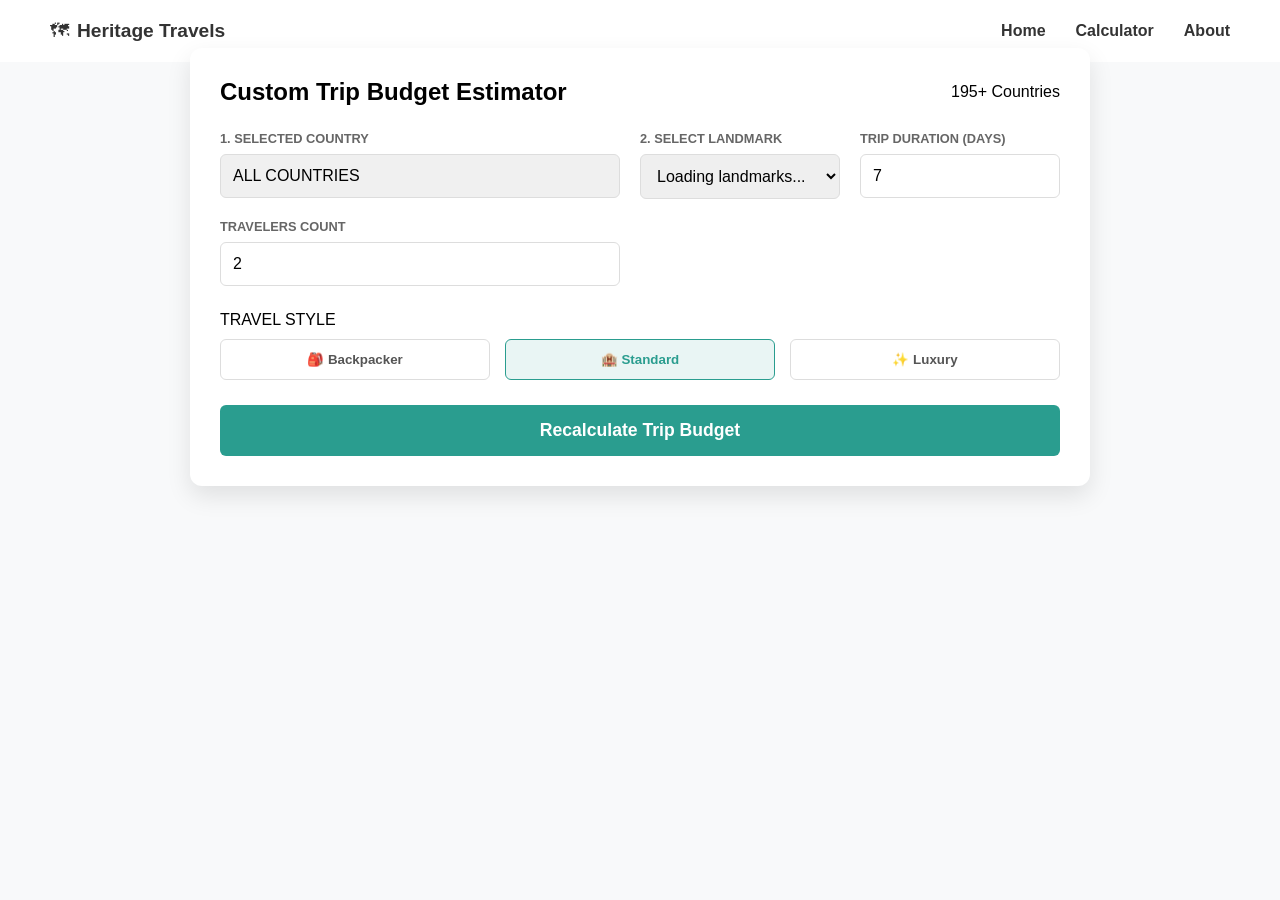
==== calculator.html @ 6d5b7376 "Add frontend layout, budget calculator logic, and images" ====
<!DOCTYPE html>
<html lang="en">
<head>
    <meta charset="UTF-8">
    <meta name="viewport" content="width=device-width, initial-scale=1.0">
    <title>Heritage Travels - Calculator</title>
    <link rel="stylesheet" href="style.css">
</head>
<body>
    <!-- Top Navigation -->
    <nav class="navbar">
        <div class="logo">
            <span class="logo-icon">🗺</span>
            <strong>Heritage Travels</strong>
        </div>
        <ul class="nav-links">
            <li><a href="index.html">Home</a></li>
            <li><a href="calculator.html">Calculator</a></li>
            <li><a href="#">About</a></li>
        </ul>
    </nav>

    <br><br>

    <!-- Custom Trip Budget Estimator -->
    <section class="calculator-section" id="calculatorSection">
        <div class="calc-header">
            <h2>Custom Trip Budget Estimator</h2>
            <span class="badge">195+ Countries</span>
        </div>

        <div class="calc-grid">
            <div class="input-group">
                <label>1. SELECTED COUNTRY</label>
                <!-- Dito papasok ang nai-type na bansa mula sa Homepage -->
                <input type="text" id="countryDisplay" readonly style="background-color: #f0f0f0;">
            </div>

            <div class="input-group">
                <label>2. SELECT LANDMARK</label>
                <select id="landmarkSelect">
                    <option value="">Loading landmarks...</option>
                </select>
            </div>
            
            <div class="input-group">
                <label>TRIP DURATION (DAYS)</label>
                <input type="number" id="tripDuration" value="7" min="1">
            </div>

            <div class="input-group">
                <label>TRAVELERS COUNT</label>
                <input type="number" id="travelerCount" value="2" min="1">
            </div>
        </div>

        <div class="travel-style">
            <label>TRAVEL STYLE</label>
            <div class="style-options">
                <button class="style-btn" data-multiplier="0.5">🎒 Backpacker</button>
                <button class="style-btn active" data-multiplier="1">🏨 Standard</button>
                <button class="style-btn" data-multiplier="2.5">✨ Luxury</button>
            </div>
        </div>

        <button id="calculateBtn" class="calc-submit">Recalculate Trip Budget</button>
    </section>

    <!-- Dashboard Results -->
    <section class="dashboard-section" id="dashboard" style="display: none;">
        <div class="total-banner">
            <p>Total Budget</p>
            <h1 id="totalBudgetDisplay">$0</h1>
            <p id="budgetSubtitle">0 days x 0 travelers</p>
        </div>

        <div class="distribution-grid">
            <div class="dist-card">
                <h4>🏨 Accommodation</h4>
                <h2 id="costAccom">$0</h2>
            </div>
            <div class="dist-card">
                <h4>🍔 Food & Dining</h4>
                <h2 id="costFood">$0</h2>
            </div>
            <div class="dist-card">
                <h4>🚕 Local Transport</h4>
                <h2 id="costTransport">$0</h2>
            </div>
            <div class="dist-card">
                <h4>🎟️ Landmark Entry</h4>
                <h2 id="costEntry">$0</h2>
            </div>
        </div>
    </section>

    <script src="app.js"></script>
</body>
</html>
---- style.css ----
* {
    margin: 0;
    padding: 0;
    box-sizing: border-box;
    font-family: 'Segoe UI', Tahoma, Geneva, Verdana, sans-serif;
}

body {
    background-color: #f8f9fa;
}

/* Navigation */
.navbar {
    display: flex;
    justify-content: space-between;
    align-items: center;
    padding: 20px 50px;
    background: white;
}

.logo {
    font-size: 1.2rem;
    color: #333;
    display: flex;
    align-items: center;
    gap: 8px;
}

.nav-links {
    list-style: none;
    display: flex;
    gap: 30px;
}

.nav-links a {
    text-decoration: none;
    color: #333;
    font-weight: 600;
}

/* Hero Section */
.hero {
    /* Using a placeholder beach image similar to your Figma design */
    background: linear-gradient(rgba(0, 0, 0, 0.4), rgba(0, 0, 0, 0.4)), url('https://images.unsplash.com/photo-1499793983690-e29da59ef1c2?ixlib=rb-4.0.3&auto=format&fit=crop&w=2070&q=80') center/cover;
    height: 400px;
    display: flex;
    justify-content: center;
    align-items: center;
    text-align: center;
    color: white;
    padding: 0 20px;
}

.hero h1 {
    font-size: 2.5rem;
    margin-bottom: 15px;
}

.hero p {
    font-size: 1.1rem;
    margin-bottom: 30px;
}

/* Search Bar */
.search-bar {
    background: white;
    padding: 8px;
    border-radius: 50px;
    display: flex;
    align-items: center;
    max-width: 700px;
    margin: 0 auto;
}

.search-icon {
    padding-left: 15px;
}

.search-bar input {
    flex: 1;
    border: none;
    padding: 15px;
    outline: none;
    font-size: 1rem;
}

.search-bar button {
    background-color: #ffb703;
    color: black;
    border: none;
    padding: 15px 25px;
    border-radius: 50px;
    font-weight: bold;
    cursor: pointer;
    transition: 0.3s;
}

.search-bar button:hover {
    background-color: #fb8500;
}

/* Grid & Cards */
.container {
    max-width: 1200px;
    margin: 40px auto;
    padding: 0 20px;
}

.grid {
    display: grid;
    grid-template-columns: repeat(auto-fit, minmax(300px, 1fr));
    gap: 20px;
}

.card {
    background: white;
    border-radius: 10px;
    box-shadow: 0 4px 6px rgba(0,0,0,0.05);
    border-top: 4px solid #2a9d8f;
    overflow: hidden; /* Keeps the image corners rounded */
}

.card-img {
    width: 100%;
    height: 200px;
    object-fit: cover; /* Ensures the image fills the space without stretching */
    display: block;
}

.card-content {
    padding: 20px;
}

.card-content h3 {
    margin-bottom: 10px;
    color: #264653;
}

.card-content p {
    margin-bottom: 8px;
    color: #555;
    font-size: 0.95rem;
}

.fee {
    color: #e76f51;
    font-weight: bold;
}

.desc {
    margin-top: 15px;
    font-style: italic;
    color: #777;
}

/* Calculator Section */
.calculator-section {
    max-width: 900px;
    margin: -50px auto 40px;
    background: white;
    padding: 30px;
    border-radius: 12px;
    box-shadow: 0 10px 25px rgba(0,0,0,0.1);
    position: relative;
    z-index: 10;
}

.calc-header {
    display: flex;
    justify-content: space-between;
    align-items: center;
    margin-bottom: 25px;
}

.calc-grid {
    display: grid;
    grid-template-columns: 2fr 1fr 1fr;
    gap: 20px;
    margin-bottom: 25px;
}

.input-group label {
    display: block;
    font-size: 0.8rem;
    color: #666;
    margin-bottom: 8px;
    font-weight: bold;
}

.input-group select, .input-group input {
    width: 100%;
    padding: 12px;
    border: 1px solid #ddd;
    border-radius: 6px;
    font-size: 1rem;
}

.travel-style {
    margin-bottom: 25px;
}

.style-options {
    display: flex;
    gap: 15px;
    margin-top: 10px;
}

.style-btn {
    flex: 1;
    padding: 12px;
    background: white;
    border: 1px solid #ddd;
    border-radius: 6px;
    cursor: pointer;
    font-weight: bold;
    color: #555;
}

.style-btn.active {
    border-color: #2a9d8f;
    background: #e9f5f4;
    color: #2a9d8f;
}

.calc-submit {
    width: 100%;
    padding: 15px;
    background: #2a9d8f;
    color: white;
    border: none;
    border-radius: 6px;
    font-size: 1.1rem;
    font-weight: bold;
    cursor: pointer;
}

/* Dashboard Section */
.dashboard-section {
    max-width: 900px;
    margin: 0 auto 50px;
}

.total-banner {
    background: #264653;
    color: white;
    padding: 30px;
    border-radius: 12px;
    margin-bottom: 20px;
}

.total-banner p { color: #aaa; margin-bottom: 5px; }
.total-banner h1 { font-size: 3rem; margin-bottom: 5px; }

.distribution-grid {
    display: grid;
    grid-template-columns: repeat(4, 1fr);
    gap: 15px;
}

.dist-card {
    background: white;
    padding: 20px;
    border-radius: 8px;
    border: 1px solid #eee;
    text-align: center;
}

.dist-card h4 {
    font-size: 0.9rem;
    color: #666;
    margin-bottom: 15px;
}

.dist-card h2 {
    color: #333;
}
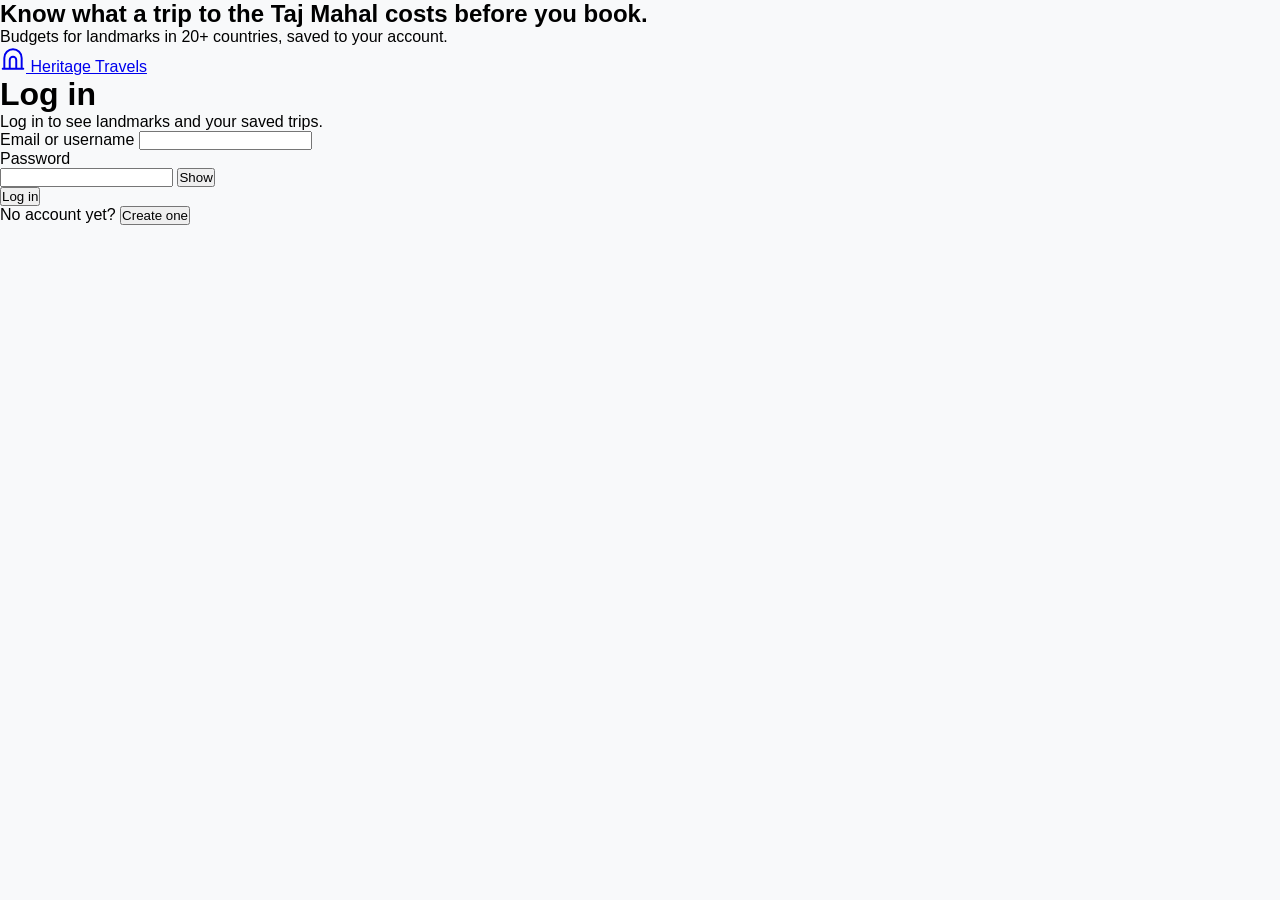
==== commit 633dfeac: "Update calculator.html" ====
--- a/calculator.html
+++ b/calculator.html
@@ -1,99 +1,66 @@
 <!DOCTYPE html>
 <html lang="en">
 <head>
-    <meta charset="UTF-8">
-    <meta name="viewport" content="width=device-width, initial-scale=1.0">
-    <title>Heritage Travels - Calculator</title>
-    <link rel="stylesheet" href="style.css">
+<meta charset="UTF-8">
+<meta name="viewport" content="width=device-width, initial-scale=1.0">
+<link rel="preconnect" href="https://fonts.googleapis.com">
+<link rel="preconnect" href="https://fonts.gstatic.com" crossorigin>
+<link href="https://fonts.googleapis.com/css2?family=Libre+Caslon+Display&family=Public+Sans:wght@400;500;600;700&display=swap" rel="stylesheet">
+<link rel="stylesheet" href="style.css">
+<title>Budget estimator | Heritage Travels</title>
 </head>
-<body>
-    <!-- Top Navigation -->
-    <nav class="navbar">
-        <div class="logo">
-            <span class="logo-icon">🗺</span>
-            <strong>Heritage Travels</strong>
+<body data-page="calculator">
+<header class="site-header" id="siteHeader"></header>
+<main>
+  <div class="wrap">
+    <div class="page-head">
+      <h1>Budget estimator</h1>
+      <p>Choose where you're going and how you travel. Your estimate prints on the right.</p>
+    </div>
+    <div class="calc">
+      <form onsubmit="return false">
+        <div class="form-group">
+          <label for="country">Country</label>
+          <select id="country"></select>
         </div>
-        <ul class="nav-links">
-            <li><a href="index.html">Home</a></li>
-            <li><a href="calculator.html">Calculator</a></li>
-            <li><a href="#">About</a></li>
-        </ul>
-    </nav>
-
-    <br><br>
-
-    <!-- Custom Trip Budget Estimator -->
-    <section class="calculator-section" id="calculatorSection">
-        <div class="calc-header">
-            <h2>Custom Trip Budget Estimator</h2>
-            <span class="badge">195+ Countries</span>
+        <div class="form-group">
+          <label for="landmark">Landmark</label>
+          <select id="landmark"></select>
         </div>
-
-        <div class="calc-grid">
-            <div class="input-group">
-                <label>1. SELECTED COUNTRY</label>
-                <!-- Dito papasok ang nai-type na bansa mula sa Homepage -->
-                <input type="text" id="countryDisplay" readonly style="background-color: #f0f0f0;">
+        <div class="form-group">
+          <div class="pair">
+            <div>
+              <label for="days">Days</label>
+              <div class="stepper">
+                <button type="button" data-target="days" data-step="-1" aria-label="One day fewer">&minus;</button>
+                <input id="days" type="number" value="7" min="1" max="365" inputmode="numeric">
+                <button type="button" data-target="days" data-step="1" aria-label="One day more">+</button>
+              </div>
             </div>
-
-            <div class="input-group">
-                <label>2. SELECT LANDMARK</label>
-                <select id="landmarkSelect">
-                    <option value="">Loading landmarks...</option>
-                </select>
+            <div>
+              <label for="travelers">Travelers</label>
+              <div class="stepper">
+                <button type="button" data-target="travelers" data-step="-1" aria-label="One traveler fewer">&minus;</button>
+                <input id="travelers" type="number" value="2" min="1" max="100" inputmode="numeric">
+                <button type="button" data-target="travelers" data-step="1" aria-label="One traveler more">+</button>
+              </div>
             </div>
-            
-            <div class="input-group">
-                <label>TRIP DURATION (DAYS)</label>
-                <input type="number" id="tripDuration" value="7" min="1">
-            </div>
-
-            <div class="input-group">
-                <label>TRAVELERS COUNT</label>
-                <input type="number" id="travelerCount" value="2" min="1">
-            </div>
+          </div>
         </div>
-
-        <div class="travel-style">
-            <label>TRAVEL STYLE</label>
-            <div class="style-options">
-                <button class="style-btn" data-multiplier="0.5">🎒 Backpacker</button>
-                <button class="style-btn active" data-multiplier="1">🏨 Standard</button>
-                <button class="style-btn" data-multiplier="2.5">✨ Luxury</button>
-            </div>
-        </div>
-
-        <button id="calculateBtn" class="calc-submit">Recalculate Trip Budget</button>
-    </section>
-
-    <!-- Dashboard Results -->
-    <section class="dashboard-section" id="dashboard" style="display: none;">
-        <div class="total-banner">
-            <p>Total Budget</p>
-            <h1 id="totalBudgetDisplay">$0</h1>
-            <p id="budgetSubtitle">0 days x 0 travelers</p>
-        </div>
-
-        <div class="distribution-grid">
-            <div class="dist-card">
-                <h4>🏨 Accommodation</h4>
-                <h2 id="costAccom">$0</h2>
-            </div>
-            <div class="dist-card">
-                <h4>🍔 Food & Dining</h4>
-                <h2 id="costFood">$0</h2>
-            </div>
-            <div class="dist-card">
-                <h4>🚕 Local Transport</h4>
-                <h2 id="costTransport">$0</h2>
-            </div>
-            <div class="dist-card">
-                <h4>🎟️ Landmark Entry</h4>
-                <h2 id="costEntry">$0</h2>
-            </div>
-        </div>
-    </section>
-
-    <script src="app.js"></script>
+        <fieldset class="form-group">
+          <legend>Travel style</legend>
+          <div class="segment">
+            <label><input type="radio" name="style" value="budget"><span>Backpacker<small>Hostels, street food</small></span></label>
+            <label><input type="radio" name="style" value="standard" checked><span>Standard<small>Hotels, restaurants</small></span></label>
+            <label><input type="radio" name="style" value="luxury"><span>Luxury<small>Top hotels, private</small></span></label>
+          </div>
+        </fieldset>
+      </form>
+      <aside class="calc-result" id="ticketMount" aria-live="polite"></aside>
+    </div>
+  </div>
+</main>
+<footer class="site-footer" id="siteFooter"></footer>
+<script src="app.js"></script>
 </body>
-</html>+</html>
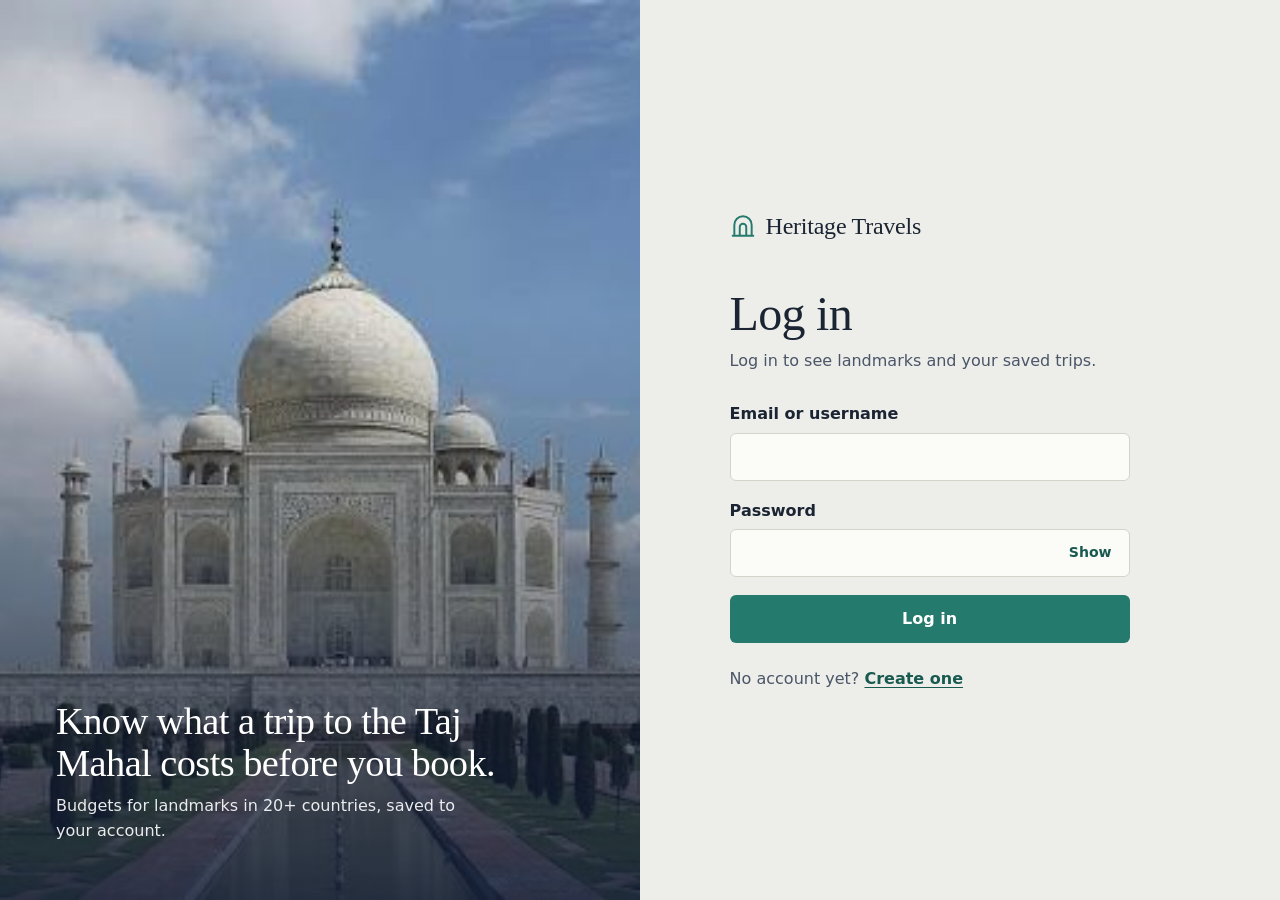
==== commit 4720f1fc: "Update calculator.html" ====
--- a/calculator.html
+++ b/calculator.html
@@ -54,6 +54,7 @@
             <label><input type="radio" name="style" value="standard" checked><span>Standard<small>Hotels, restaurants</small></span></label>
             <label><input type="radio" name="style" value="luxury"><span>Luxury<small>Top hotels, private</small></span></label>
           </div>
+          <p class="hint style-desc" id="styleDesc" aria-live="polite"></p>
         </fieldset>
       </form>
       <aside class="calc-result" id="ticketMount" aria-live="polite"></aside>
--- a/style.css
+++ b/style.css
@@ -1,276 +1,451 @@
-* {
+/* ==========================================================
+   Heritage Travels
+   Limestone, slate ink, verdigris and brass.
+   Trips and budget estimates are drawn as entry tickets.
+   ========================================================== */
+
+:root {
+    --stone: #edeee9;
+    --stone-2: #e2e4dc;
+    --paper: #fbfbf8;
+    --line: #d1d5ca;
+    --ink: #1b2433;
+    --ink-2: #4a5568;
+    --ink-3: #8a93a3;
+    --verd: #247a6c;
+    --verd-d: #185a50;
+    --verd-wash: #dcebe6;
+    --brass: #b88a2d;
+    --brass-d: #7a5812;
+    --stamp: #b7352d;
+    --slate: #5b6b86;
+
+    --font-display: "Libre Caslon Display", "Iowan Old Style", "Palatino Linotype", Georgia, serif;
+    --font-ui: "Public Sans", system-ui, -apple-system, "Segoe UI", Roboto, sans-serif;
+
+    --radius: 6px;
+    --wrap: 1200px;
+}
+
+*, *::before, *::after { box-sizing: border-box; }
+
+html { scroll-behavior: smooth; }
+
+body {
     margin: 0;
-    padding: 0;
-    box-sizing: border-box;
-    font-family: 'Segoe UI', Tahoma, Geneva, Verdana, sans-serif;
-}
-
-body {
-    background-color: #f8f9fa;
-}
-
-/* Navigation */
-.navbar {
+    min-height: 100vh;
     display: flex;
-    justify-content: space-between;
-    align-items: center;
-    padding: 20px 50px;
-    background: white;
-}
-
-.logo {
-    font-size: 1.2rem;
-    color: #333;
-    display: flex;
-    align-items: center;
-    gap: 8px;
-}
-
-.nav-links {
-    list-style: none;
-    display: flex;
-    gap: 30px;
-}
-
-.nav-links a {
-    text-decoration: none;
-    color: #333;
-    font-weight: 600;
-}
-
-/* Hero Section */
-.hero {
-    /* Using a placeholder beach image similar to your Figma design */
-    background: linear-gradient(rgba(0, 0, 0, 0.4), rgba(0, 0, 0, 0.4)), url('https://images.unsplash.com/photo-1499793983690-e29da59ef1c2?ixlib=rb-4.0.3&auto=format&fit=crop&w=2070&q=80') center/cover;
-    height: 400px;
-    display: flex;
-    justify-content: center;
-    align-items: center;
-    text-align: center;
-    color: white;
-    padding: 0 20px;
-}
-
-.hero h1 {
-    font-size: 2.5rem;
-    margin-bottom: 15px;
-}
-
-.hero p {
-    font-size: 1.1rem;
-    margin-bottom: 30px;
-}
-
-/* Search Bar */
-.search-bar {
-    background: white;
-    padding: 8px;
-    border-radius: 50px;
-    display: flex;
-    align-items: center;
-    max-width: 700px;
-    margin: 0 auto;
-}
-
-.search-icon {
-    padding-left: 15px;
-}
-
-.search-bar input {
-    flex: 1;
-    border: none;
-    padding: 15px;
-    outline: none;
-    font-size: 1rem;
-}
-
-.search-bar button {
-    background-color: #ffb703;
-    color: black;
-    border: none;
-    padding: 15px 25px;
-    border-radius: 50px;
-    font-weight: bold;
-    cursor: pointer;
-    transition: 0.3s;
-}
-
-.search-bar button:hover {
-    background-color: #fb8500;
-}
-
-/* Grid & Cards */
-.container {
-    max-width: 1200px;
-    margin: 40px auto;
-    padding: 0 20px;
-}
-
-.grid {
-    display: grid;
-    grid-template-columns: repeat(auto-fit, minmax(300px, 1fr));
-    gap: 20px;
-}
-
-.card {
-    background: white;
-    border-radius: 10px;
-    box-shadow: 0 4px 6px rgba(0,0,0,0.05);
-    border-top: 4px solid #2a9d8f;
-    overflow: hidden; /* Keeps the image corners rounded */
-}
-
-.card-img {
-    width: 100%;
-    height: 200px;
-    object-fit: cover; /* Ensures the image fills the space without stretching */
-    display: block;
-}
-
-.card-content {
-    padding: 20px;
-}
-
-.card-content h3 {
-    margin-bottom: 10px;
-    color: #264653;
-}
-
-.card-content p {
-    margin-bottom: 8px;
-    color: #555;
-    font-size: 0.95rem;
-}
-
-.fee {
-    color: #e76f51;
-    font-weight: bold;
-}
-
-.desc {
-    margin-top: 15px;
-    font-style: italic;
-    color: #777;
-}
-
-/* Calculator Section */
-.calculator-section {
-    max-width: 900px;
-    margin: -50px auto 40px;
-    background: white;
-    padding: 30px;
-    border-radius: 12px;
-    box-shadow: 0 10px 25px rgba(0,0,0,0.1);
-    position: relative;
-    z-index: 10;
-}
-
-.calc-header {
-    display: flex;
-    justify-content: space-between;
-    align-items: center;
-    margin-bottom: 25px;
-}
-
-.calc-grid {
-    display: grid;
-    grid-template-columns: 2fr 1fr 1fr;
-    gap: 20px;
-    margin-bottom: 25px;
-}
-
-.input-group label {
-    display: block;
-    font-size: 0.8rem;
-    color: #666;
-    margin-bottom: 8px;
-    font-weight: bold;
-}
-
-.input-group select, .input-group input {
-    width: 100%;
-    padding: 12px;
-    border: 1px solid #ddd;
-    border-radius: 6px;
-    font-size: 1rem;
-}
-
-.travel-style {
-    margin-bottom: 25px;
-}
-
-.style-options {
-    display: flex;
-    gap: 15px;
-    margin-top: 10px;
-}
-
-.style-btn {
-    flex: 1;
-    padding: 12px;
-    background: white;
-    border: 1px solid #ddd;
-    border-radius: 6px;
-    cursor: pointer;
-    font-weight: bold;
-    color: #555;
-}
-
-.style-btn.active {
-    border-color: #2a9d8f;
-    background: #e9f5f4;
-    color: #2a9d8f;
-}
-
-.calc-submit {
-    width: 100%;
-    padding: 15px;
-    background: #2a9d8f;
-    color: white;
-    border: none;
-    border-radius: 6px;
-    font-size: 1.1rem;
-    font-weight: bold;
-    cursor: pointer;
-}
-
-/* Dashboard Section */
-.dashboard-section {
-    max-width: 900px;
-    margin: 0 auto 50px;
-}
-
-.total-banner {
-    background: #264653;
-    color: white;
-    padding: 30px;
-    border-radius: 12px;
-    margin-bottom: 20px;
-}
-
-.total-banner p { color: #aaa; margin-bottom: 5px; }
-.total-banner h1 { font-size: 3rem; margin-bottom: 5px; }
-
-.distribution-grid {
-    display: grid;
-    grid-template-columns: repeat(4, 1fr);
-    gap: 15px;
-}
-
-.dist-card {
-    background: white;
-    padding: 20px;
-    border-radius: 8px;
-    border: 1px solid #eee;
-    text-align: center;
-}
-
-.dist-card h4 {
-    font-size: 0.9rem;
-    color: #666;
-    margin-bottom: 15px;
-}
-
-.dist-card h2 {
-    color: #333;
-}+    flex-direction: column;
+    background: var(--stone);
+    color: var(--ink);
+    font: 400 1rem/1.55 var(--font-ui);
+    -webkit-font-smoothing: antialiased;
+}
+
+main { flex: 1; }
+
+img { display: block; max-width: 100%; }
+h1, h2, h3, p, ul, dl, figure { margin: 0; }
+ul { padding: 0; list-style: none; }
+a { color: inherit; }
+button, input, select { font: inherit; color: inherit; }
+
+:focus-visible { outline: 2px solid var(--verd); outline-offset: 2px; }
+
+.wrap { max-width: var(--wrap); margin: 0 auto; padding: 0 24px; }
+.muted { color: var(--ink-2); }
+.sr-only {
+    position: absolute; width: 1px; height: 1px; margin: -1px; padding: 0;
+    overflow: hidden; clip: rect(0 0 0 0); white-space: nowrap; border: 0;
+}
+
+/* ---------- Type ---------- */
+h1, h2, .display { font-family: var(--font-display); font-weight: 400; letter-spacing: -0.015em; }
+h1 { font-size: clamp(2.5rem, 5.4vw, 4.25rem); line-height: 1.04; }
+h2 { font-size: clamp(1.75rem, 3vw, 2.5rem); line-height: 1.1; }
+
+/* ---------- Buttons ---------- */
+.btn {
+    display: inline-flex; align-items: center; justify-content: center; gap: 8px;
+    height: 48px; padding: 0 22px;
+    border: 1px solid transparent; border-radius: var(--radius);
+    font-weight: 600; text-decoration: none; cursor: pointer;
+    transition: background .15s, color .15s, border-color .15s;
+}
+.btn-primary { background: var(--verd); color: #fff; }
+.btn-primary:hover { background: var(--verd-d); }
+.btn-quiet { background: transparent; border-color: var(--ink); color: var(--ink); }
+.btn-quiet:hover { background: var(--ink); color: var(--paper); }
+.btn-danger { background: var(--stamp); color: #fff; }
+.btn-danger:hover { background: #962a23; }
+.btn-sm { height: 38px; padding: 0 14px; font-size: .9rem; }
+.btn[disabled], .btn[aria-disabled="true"] { opacity: .55; cursor: not-allowed; }
+.btn-link {
+    background: none; border: 0; padding: 6px 4px; cursor: pointer;
+    font-weight: 600; text-decoration: underline; text-underline-offset: 3px;
+}
+.btn-link.danger { color: var(--stamp); }
+
+/* ---------- Header ---------- */
+.site-header {
+    position: sticky; top: 0; z-index: 30;
+    background: var(--stone);
+    border-bottom: 1px solid var(--line);
+}
+@supports (background: color-mix(in srgb, red, blue)) {
+    .site-header { background: color-mix(in srgb, var(--stone) 90%, transparent); backdrop-filter: blur(10px); }
+}
+.site-header .wrap { display: flex; align-items: center; gap: 28px; height: 64px; }
+.brand {
+    display: flex; align-items: center; gap: 10px; text-decoration: none;
+    font-family: var(--font-display); font-size: 1.5rem; letter-spacing: -0.01em; white-space: nowrap;
+}
+.brand svg { color: var(--verd); }
+.nav { display: flex; gap: 4px; }
+.nav a {
+    position: relative; padding: 8px 12px; border-radius: var(--radius);
+    text-decoration: none; font-weight: 500; color: var(--ink-2);
+}
+.nav a:hover { color: var(--ink); }
+.nav a[aria-current="page"] { color: var(--ink); }
+.nav a[aria-current="page"]::after {
+    content: ""; position: absolute; left: 12px; right: 12px; bottom: 2px;
+    height: 2px; background: var(--verd);
+}
+.nav-logout { display: none; }
+.user { margin-left: auto; display: flex; align-items: center; gap: 10px; }
+.avatar {
+    width: 32px; height: 32px; border-radius: 50%;
+    display: grid; place-items: center;
+    background: var(--ink); color: var(--stone); font-weight: 600; font-size: .85rem;
+}
+.user-name { max-width: 180px; overflow: hidden; text-overflow: ellipsis; white-space: nowrap; font-size: .9rem; color: var(--ink-2); }
+.badge {
+    padding: 2px 9px; border-radius: 999px;
+    background: var(--verd-wash); color: var(--verd-d); font-size: .75rem; font-weight: 600;
+}
+.menu-btn {
+    display: none; margin-left: auto; width: 42px; height: 42px;
+    align-items: center; justify-content: center;
+    background: none; border: 1px solid var(--line); border-radius: var(--radius); cursor: pointer;
+}
+
+/* ---------- Home: hero ---------- */
+.hero { padding: 56px 0 72px; }
+.hero .wrap { display: grid; grid-template-columns: minmax(0, 1.15fr) minmax(0, .85fr); gap: 72px; align-items: center; }
+.hero-lede { margin-top: 22px; max-width: 46ch; font-size: 1.125rem; color: var(--ink-2); }
+
+.search { display: flex; gap: 8px; margin-top: 32px; max-width: 540px; }
+.field { position: relative; flex: 1; min-width: 0; }
+.field > svg { position: absolute; left: 14px; top: 50%; transform: translateY(-50%); color: var(--ink-2); pointer-events: none; }
+.field input {
+    width: 100%; height: 52px; padding: 0 16px 0 44px;
+    border: 1px solid var(--line); border-radius: var(--radius); background: var(--paper);
+}
+.hero-stat { margin-top: 14px; font-size: .92rem; color: var(--ink-2); min-height: 1.5em; }
+
+.arch { justify-self: center; width: 100%; max-width: 420px; }
+.arch-frame {
+    aspect-ratio: 4 / 5;
+    border-radius: 999px 999px 10px 10px;
+    overflow: hidden;
+    background: var(--stone-2);
+    outline: 1px solid var(--ink);
+    outline-offset: 9px;
+}
+.arch-frame img { width: 100%; height: 100%; object-fit: cover; animation: rise 1s cubic-bezier(.2, .7, .2, 1) both; }
+@keyframes rise { from { clip-path: inset(100% 0 0 0); } to { clip-path: inset(0 0 0 0); } }
+.arch figcaption { margin-top: 24px; display: grid; gap: 2px; font-size: .92rem; color: var(--ink-2); }
+.arch figcaption strong { color: var(--ink); font-weight: 600; }
+
+/* ---------- Home: gallery ---------- */
+.section { padding: 8px 0 96px; }
+.section-head { display: flex; align-items: flex-end; justify-content: space-between; flex-wrap: wrap; gap: 20px; margin-bottom: 20px; }
+.section-head .filter { position: relative; width: min(100%, 340px); }
+.section-head .filter svg { position: absolute; left: 14px; top: 50%; transform: translateY(-50%); color: var(--ink-2); pointer-events: none; }
+.section-head .filter input {
+    width: 100%; height: 46px; padding: 0 14px 0 42px;
+    border: 1px solid var(--line); border-radius: var(--radius); background: var(--paper);
+}
+
+.tabs { display: flex; gap: 2px; margin-bottom: 36px; overflow-x: auto; border-bottom: 1px solid var(--line); scrollbar-width: thin; }
+.tab {
+    flex: none; margin-bottom: -1px; padding: 12px 14px;
+    background: none; border: 0; border-bottom: 2px solid transparent;
+    font-weight: 500; color: var(--ink-2); cursor: pointer;
+}
+.tab:hover { color: var(--ink); }
+.tab[aria-pressed="true"] { color: var(--ink); border-bottom-color: var(--ink); font-weight: 600; }
+
+.grid { display: grid; grid-template-columns: repeat(auto-fill, minmax(280px, 1fr)); gap: 44px 28px; }
+
+.place-media {
+    position: relative; aspect-ratio: 3 / 2; overflow: hidden;
+    border-radius: 8px; background: var(--stone-2);
+}
+.place-media > a { display: block; height: 100%; }
+.place-media img { width: 100%; height: 100%; object-fit: cover; transition: transform .6s cubic-bezier(.2, .7, .2, 1); }
+.place:hover .place-media img { transform: scale(1.035); }
+.heart {
+    position: absolute; top: 10px; right: 10px; width: 40px; height: 40px;
+    display: grid; place-items: center;
+    background: var(--paper); border: 0; border-radius: 50%; cursor: pointer;
+}
+.heart svg { fill: none; stroke: var(--ink); }
+.heart[aria-pressed="true"] svg { fill: var(--stamp); stroke: var(--stamp); }
+.heart[disabled] { opacity: .6; }
+.place-body { padding-top: 14px; }
+.place h3 { font-size: 1.125rem; font-weight: 600; line-height: 1.3; }
+.where { margin-top: 2px; font-size: .92rem; color: var(--ink-2); }
+.facts { display: flex; flex-wrap: wrap; row-gap: 4px; margin-top: 12px; font-size: .88rem; }
+.facts li { display: flex; align-items: center; gap: 5px; padding: 0 12px; border-left: 1px solid var(--line); }
+.facts li:first-child { padding-left: 0; border-left: 0; }
+.facts svg { color: var(--brass); fill: var(--brass); stroke: var(--brass); }
+.facts .free { color: var(--brass-d); font-weight: 600; }
+.place-link {
+    display: inline-block; margin-top: 14px; font-weight: 600; color: var(--verd-d);
+    text-decoration: underline; text-underline-offset: 4px;
+}
+.place-link:hover { color: var(--ink); }
+
+.skel {
+    background: linear-gradient(90deg, var(--stone-2), #ecede7, var(--stone-2));
+    background-size: 200% 100%; animation: shimmer 1.4s linear infinite; border-radius: 6px;
+}
+@keyframes shimmer { from { background-position: 200% 0; } to { background-position: -200% 0; } }
+.skel-media { aspect-ratio: 3 / 2; border-radius: 8px; }
+.skel-line { height: 14px; margin-top: 12px; width: 70%; }
+.skel-line.short { width: 40%; }
+
+/* ---------- Page heads and states ---------- */
+.page-head { padding: 52px 0 36px; }
+.page-head.row { display: flex; align-items: flex-end; justify-content: space-between; flex-wrap: wrap; gap: 20px; }
+.page-head p { margin-top: 12px; max-width: 58ch; color: var(--ink-2); }
+
+.state { max-width: 500px; padding: 24px 0 64px; }
+.state h2 { margin-bottom: 10px; }
+.state p { color: var(--ink-2); margin-bottom: 22px; }
+.notice {
+    padding: 16px 18px; border-left: 3px solid var(--stamp); background: var(--paper);
+    border-radius: 0 var(--radius) var(--radius) 0;
+}
+.notice p { margin-bottom: 12px; }
+
+/* ---------- Calculator ---------- */
+.calc { display: grid; grid-template-columns: minmax(0, 1fr) minmax(0, 440px); gap: 80px; padding-bottom: 96px; align-items: start; }
+.form-group { padding: 22px 0; border: 0; border-top: 1px solid var(--line); margin: 0; min-width: 0; }
+.form-group:first-child { border-top: 0; padding-top: 0; }
+.form-group > label, .form-group > legend, .field-block > label { display: block; margin-bottom: 8px; padding: 0; font-weight: 600; }
+.hint { margin-top: 10px; font-size: .88rem; color: var(--ink-2); }
+
+select, .calc input[type="number"] { border: 1px solid var(--line); background: var(--paper); border-radius: var(--radius); }
+select {
+    width: 100%; height: 48px; padding: 0 40px 0 14px; appearance: none; cursor: pointer;
+    background-image: url("data:image/svg+xml,%3Csvg xmlns='http://www.w3.org/2000/svg' width='12' height='8' viewBox='0 0 12 8'%3E%3Cpath d='M1 1l5 5 5-5' fill='none' stroke='%231b2433' stroke-width='1.8' stroke-linecap='round' stroke-linejoin='round'/%3E%3C/svg%3E");
+    background-repeat: no-repeat; background-position: right 16px center;
+}
+.pair { display: grid; grid-template-columns: 1fr 1fr; gap: 16px; }
+.stepper { display: flex; height: 48px; border: 1px solid var(--line); border-radius: var(--radius); background: var(--paper); overflow: hidden; }
+.stepper button { width: 46px; border: 0; background: none; font-size: 1.3rem; cursor: pointer; }
+.stepper button:hover { background: var(--stone-2); }
+.stepper input { flex: 1; min-width: 0; border: 0 !important; background: none !important; text-align: center; font-weight: 600; -moz-appearance: textfield; }
+.stepper input::-webkit-outer-spin-button, .stepper input::-webkit-inner-spin-button { -webkit-appearance: none; margin: 0; }
+
+.segment { display: grid; grid-template-columns: repeat(3, 1fr); border: 1px solid var(--line); border-radius: var(--radius); overflow: hidden; background: var(--paper); }
+.segment label { position: relative; cursor: pointer; }
+.segment label + label { border-left: 1px solid var(--line); }
+.segment input { position: absolute; opacity: 0; inset: 0; }
+.segment span { display: block; padding: 12px 8px; text-align: center; font-weight: 600; }
+.segment small { display: block; font-weight: 400; font-size: .78rem; opacity: .8; }
+.segment input:checked + span { background: var(--ink); color: var(--paper); }
+.segment input:focus-visible + span { outline: 2px solid var(--verd); outline-offset: -4px; }
+
+.calc-result { position: sticky; top: 88px; }
+
+/* ---------- Entry ticket ---------- */
+.ticket { display: flex; flex-direction: column; filter: drop-shadow(0 1px 1px rgba(27, 36, 51, .18)); }
+.ticket-main, .ticket-stub { background: var(--paper); }
+.ticket-main {
+    padding: 24px 24px 28px; border-radius: 12px 12px 0 0;
+    -webkit-mask: radial-gradient(circle 12px at 0 100%, #0000 98%, #000) left / 51% 100% no-repeat,
+                  radial-gradient(circle 12px at 100% 100%, #0000 98%, #000) right / 51% 100% no-repeat;
+            mask: radial-gradient(circle 12px at 0 100%, #0000 98%, #000) left / 51% 100% no-repeat,
+                  radial-gradient(circle 12px at 100% 100%, #0000 98%, #000) right / 51% 100% no-repeat;
+}
+.ticket-stub {
+    position: relative; padding: 28px 24px 24px; border-radius: 0 0 12px 12px;
+    -webkit-mask: radial-gradient(circle 12px at 0 0, #0000 98%, #000) left / 51% 100% no-repeat,
+                  radial-gradient(circle 12px at 100% 0, #0000 98%, #000) right / 51% 100% no-repeat;
+            mask: radial-gradient(circle 12px at 0 0, #0000 98%, #000) left / 51% 100% no-repeat,
+                  radial-gradient(circle 12px at 100% 0, #0000 98%, #000) right / 51% 100% no-repeat;
+}
+.ticket-stub::before { content: ""; position: absolute; top: 0; left: 22px; right: 22px; border-top: 2px dashed var(--line); }
+.ticket.is-printing { animation: print .65s cubic-bezier(.2, .7, .2, 1) backwards; }
+@keyframes print { from { clip-path: inset(0 0 100% 0); } to { clip-path: inset(0 0 0 0); } }
+
+.ticket-photo { aspect-ratio: 16 / 7; margin-bottom: 18px; overflow: hidden; border-radius: var(--radius); background: var(--stone-2); }
+.ticket-photo img { width: 100%; height: 100%; object-fit: cover; }
+.ticket-title { font-size: 2rem; line-height: 1.1; }
+.ticket-where { margin-top: 4px; color: var(--ink-2); }
+.ticket-meta { margin-top: 12px; font-size: .92rem; }
+
+.split-bar { display: flex; height: 8px; margin: 22px 0 14px; overflow: hidden; border-radius: 4px; background: var(--stone-2); }
+.split-bar i { display: block; height: 100%; }
+.lines li { display: flex; align-items: baseline; gap: 8px; padding: 5px 0; }
+.lines .dot { flex: none; width: 8px; height: 8px; border-radius: 50%; align-self: center; }
+.lines .fill { flex: 1; border-bottom: 1px dotted var(--ink-3); transform: translateY(-4px); }
+.lines .amt { font-weight: 600; font-variant-numeric: tabular-nums; }
+
+.stub-label { font-size: .9rem; color: var(--ink-2); }
+.stub-total { margin: 2px 0 18px; font-family: var(--font-display); font-size: 2.9rem; line-height: 1.05; letter-spacing: -0.02em; font-variant-numeric: tabular-nums; overflow-wrap: anywhere; }
+.stub-actions { display: grid; gap: 10px; }
+.stub-actions .btn { width: 100%; }
+.stub-note { margin-top: 12px; font-size: .82rem; color: var(--ink-2); }
+
+.ticket-empty {
+    padding: 56px 28px; text-align: center; color: var(--ink-2);
+    border: 2px dashed var(--line); border-radius: 12px;
+}
+.ticket-empty h2 { margin-bottom: 8px; color: var(--ink); font-size: 1.6rem; }
+
+/* ---------- My trips (tickets in a row) ---------- */
+.trips { display: grid; gap: 22px; padding-bottom: 96px; }
+.trip-head { display: flex; gap: 16px; align-items: center; }
+.trip-thumb { flex: none; width: 88px; height: 88px; overflow: hidden; border-radius: var(--radius); background: var(--stone-2); }
+.trip-thumb img { width: 100%; height: 100%; object-fit: cover; }
+.trip-title { font-size: 1.6rem; line-height: 1.15; }
+.trip-title a { text-decoration: none; }
+.trip-title a:hover { text-decoration: underline; text-underline-offset: 4px; }
+.tags { display: flex; flex-wrap: wrap; gap: 8px; margin-top: 12px; }
+.tag { padding: 3px 10px; border: 1px solid var(--line); border-radius: 999px; font-size: .84rem; color: var(--ink-2); background: var(--stone); }
+.ticket.is-row .stub-total { font-size: 2.2rem; margin-bottom: 4px; }
+.ticket.is-row .stub-actions { margin-top: 14px; grid-template-columns: 1fr; }
+.saved-on { font-size: .85rem; color: var(--ink-2); }
+
+@media (min-width: 780px) {
+    .ticket.is-row { flex-direction: row; }
+    .ticket.is-row .ticket-main {
+        flex: 1; min-width: 0; display: flex; flex-direction: column; justify-content: center;
+        border-radius: 12px 0 0 12px;
+        -webkit-mask: radial-gradient(circle 12px at 100% 0, #0000 98%, #000) top / 100% 51% no-repeat,
+                      radial-gradient(circle 12px at 100% 100%, #0000 98%, #000) bottom / 100% 51% no-repeat;
+                mask: radial-gradient(circle 12px at 100% 0, #0000 98%, #000) top / 100% 51% no-repeat,
+                      radial-gradient(circle 12px at 100% 100%, #0000 98%, #000) bottom / 100% 51% no-repeat;
+    }
+    .ticket.is-row .ticket-stub {
+        width: 250px; flex: none; display: flex; flex-direction: column; justify-content: center;
+        border-radius: 0 12px 12px 0;
+        -webkit-mask: radial-gradient(circle 12px at 0 0, #0000 98%, #000) top / 100% 51% no-repeat,
+                      radial-gradient(circle 12px at 0 100%, #0000 98%, #000) bottom / 100% 51% no-repeat;
+                mask: radial-gradient(circle 12px at 0 0, #0000 98%, #000) top / 100% 51% no-repeat,
+                      radial-gradient(circle 12px at 0 100%, #0000 98%, #000) bottom / 100% 51% no-repeat;
+    }
+    .ticket.is-row .ticket-stub::before { top: 22px; bottom: 22px; left: 0; right: auto; border-top: 0; border-left: 2px dashed var(--line); }
+}
+
+/* ---------- Toasts and dialog ---------- */
+.toasts { position: fixed; left: 50%; bottom: 24px; z-index: 60; display: grid; gap: 8px; width: min(92vw, 420px); transform: translateX(-50%); pointer-events: none; }
+.toast { padding: 12px 16px; border-radius: 8px; background: var(--ink); color: var(--paper); font-weight: 500; animation: toast-in .2s ease-out; }
+.toast.is-error { background: var(--stamp); }
+@keyframes toast-in { from { opacity: 0; transform: translateY(8px); } to { opacity: 1; transform: none; } }
+
+dialog { width: calc(100% - 32px); max-width: 420px; padding: 28px; border: 0; border-radius: 12px; background: var(--paper); color: var(--ink); }
+dialog::backdrop { background: rgba(27, 36, 51, .55); }
+dialog h2 { font-size: 1.7rem; margin-bottom: 8px; }
+dialog p { color: var(--ink-2); }
+.dialog-actions { display: flex; flex-wrap: wrap; justify-content: flex-end; gap: 10px; margin-top: 24px; }
+
+/* ---------- Footer ---------- */
+.site-footer { padding: 28px 0; border-top: 1px solid var(--line); font-size: .88rem; color: var(--ink-2); }
+
+/* ---------- Login ---------- */
+.is-auth main { display: grid; grid-template-columns: 1fr 1fr; min-height: 100vh; }
+.auth-art {
+    position: relative; display: flex; align-items: flex-end; padding: 56px;
+    background: var(--ink) url("images/taj.jpg") center / cover; color: #fff;
+}
+.auth-art::before { content: ""; position: absolute; inset: 0; background: linear-gradient(180deg, rgba(19, 31, 58, .1) 35%, rgba(19, 31, 58, .85)); }
+.auth-art div { position: relative; max-width: 440px; }
+.auth-art h2 { font-size: clamp(1.9rem, 3vw, 2.6rem); }
+.auth-art p { margin-top: 10px; opacity: .9; }
+.auth-panel { display: flex; flex-direction: column; justify-content: center; padding: 48px clamp(24px, 7vw, 110px); }
+.auth-card { width: 100%; max-width: 400px; }
+.auth-card .brand { margin-bottom: 44px; }
+.auth-card h1 { font-size: clamp(2.2rem, 4vw, 3rem); }
+.auth-card .sub { margin-top: 10px; color: var(--ink-2); }
+.auth-card form { margin-top: 28px; display: grid; gap: 18px; }
+.auth-card label { display: block; margin-bottom: 6px; font-weight: 600; }
+.auth-card input {
+    width: 100%; height: 48px; padding: 0 14px;
+    border: 1px solid var(--line); border-radius: var(--radius); background: var(--paper);
+}
+.pw { position: relative; }
+.pw input { padding-right: 70px; }
+.pw button {
+    position: absolute; right: 6px; top: 6px; height: 36px; padding: 0 12px;
+    border: 0; background: none; font-weight: 600; font-size: .88rem; color: var(--verd-d); cursor: pointer;
+}
+.auth-card .hint { margin-top: 6px; }
+.msg { display: none; padding: 12px 14px; border-radius: var(--radius); font-size: .92rem; }
+.msg.error { display: block; background: #f6dedb; color: #7d231d; }
+.msg.ok { display: block; background: var(--verd-wash); color: var(--verd-d); }
+.switch { margin-top: 24px; color: var(--ink-2); }
+.switch button { background: none; border: 0; padding: 0; font-weight: 600; color: var(--verd-d); text-decoration: underline; text-underline-offset: 3px; cursor: pointer; }
+
+/* ---------- Responsive ---------- */
+@media (max-width: 960px) {
+    .hero .wrap { grid-template-columns: 1fr; gap: 48px; }
+    .arch { max-width: 340px; justify-self: start; }
+    .calc { grid-template-columns: 1fr; gap: 40px; }
+    .calc-result { position: static; }
+}
+
+@media (max-width: 800px) {
+    .is-auth main { grid-template-columns: 1fr; }
+    .auth-art { display: none; }
+}
+
+@media (max-width: 760px) {
+    .site-header .wrap { gap: 12px; }
+    .menu-btn { display: inline-flex; }
+    .user { display: none; }
+    .nav {
+        display: none; position: absolute; top: 64px; left: 0; right: 0;
+        flex-direction: column; gap: 0; padding: 8px 24px 16px;
+        background: var(--stone); border-bottom: 1px solid var(--line);
+    }
+    .site-header.open .nav { display: flex; }
+    .nav a { padding: 14px 0; }
+    .nav a[aria-current="page"]::after { left: 0; right: auto; width: 28px; bottom: 8px; }
+    .nav-logout { display: block; margin-top: 8px; text-align: left; padding: 14px 0; }
+    .hero { padding-top: 36px; }
+    .search { flex-direction: column; }
+    .search .btn { width: 100%; }
+    .page-head { padding-top: 36px; }
+    .trip-head { align-items: flex-start; }
+    .trip-thumb { width: 72px; height: 72px; }
+    .stub-total { font-size: 2.4rem; }
+}
+
+@media (prefers-reduced-motion: reduce) {
+    *, *::before, *::after { animation: none !important; transition: none !important; }
+    html { scroll-behavior: auto; }
+}
+
+/* ---------- Fixes: fieldset legend and paired labels ---------- */
+fieldset.form-group > legend { float: left; width: 100%; }
+fieldset.form-group > legend + * { clear: both; }
+.pair label { display: block; margin-bottom: 8px; font-weight: 600; }
+
+/* ---------- Currency picker ---------- */
+.cur { margin-left: auto; height: 38px; width: 210px; padding: 0 28px 0 10px; font-size: .88rem; font-weight: 500; }
+.cur + .user { margin-left: 0; }
+@media (max-width: 760px) {
+    .cur { width: 130px; }
+    .menu-btn { margin-left: 0; }
+}
+
+/* ---------- Style description and cost details ---------- */
+.style-desc { margin-top: 12px; padding: 12px 14px; border-left: 3px solid var(--verd); background: var(--verd-wash); border-radius: 0 var(--radius) var(--radius) 0; color: var(--ink); font-size: .92rem; line-height: 1.5; }
+.lines li { flex-wrap: wrap; }
+.lines .detail { flex: 0 0 calc(100% - 16px); margin: 0 0 6px 16px; font-size: .82rem; line-height: 1.45; color: var(--ink-2); }
